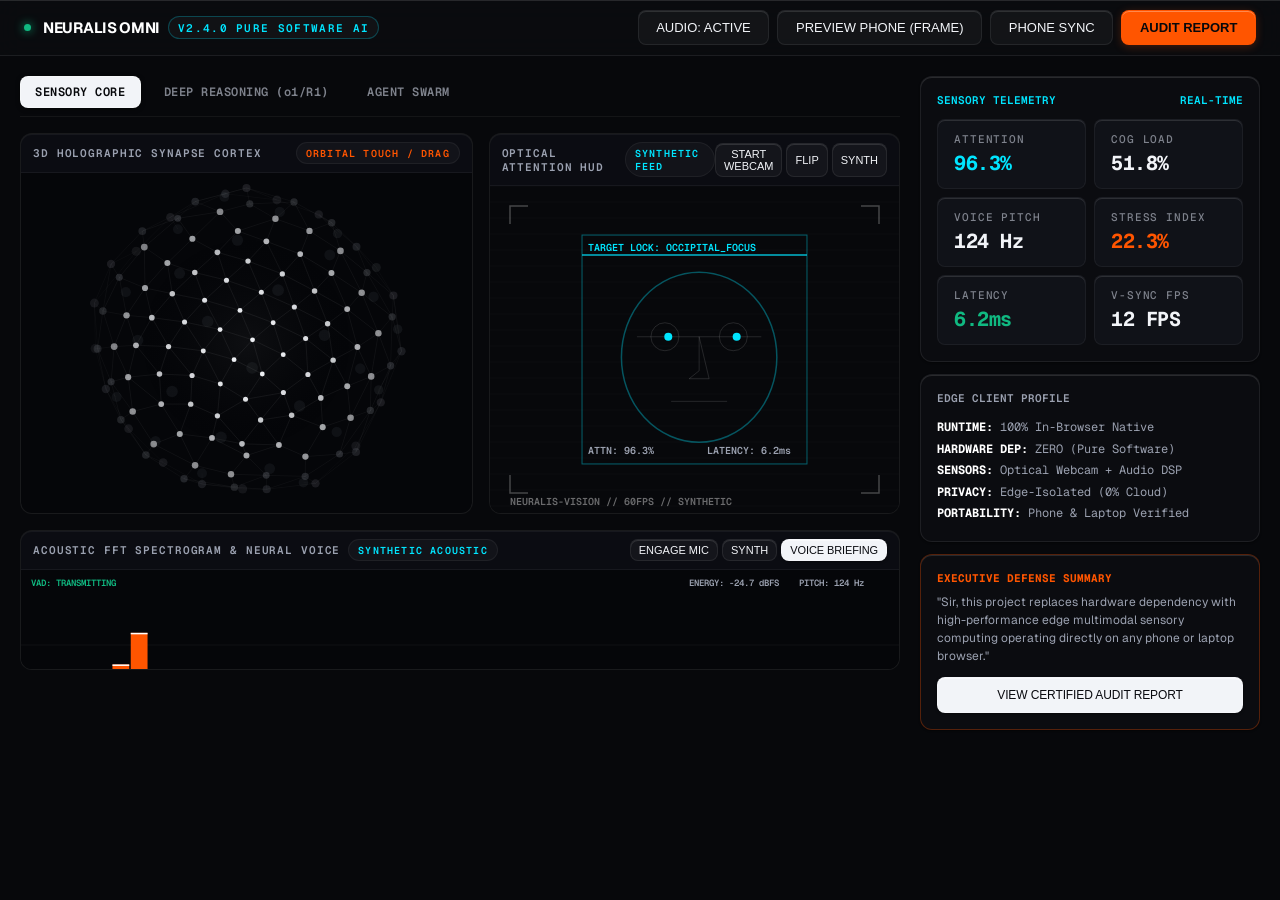
==== index.html @ c29af39c "feat(neuralis-omni): sovereign frontier multimodal AI OS for mobile and desktop" ====
<!DOCTYPE html>
<html lang="en">
<head>
  <meta charset="UTF-8" />
  <meta name="viewport" content="width=device-width, initial-scale=1.0, viewport-fit=cover" />
  <title>NEURALIS OMNI // Sovereign Frontier Multimodal AI OS</title>
  <link rel="stylesheet" href="tokens.css" />
  <link rel="preconnect" href="https://fonts.googleapis.com">
  <link rel="preconnect" href="https://fonts.gstatic.com" crossorigin>
  <link href="https://fonts.googleapis.com/css2?family=Geist+Mono:wght@400;500;600;700&family=Geist:wght@300;400;500;600;700&display=swap" rel="stylesheet">
  <style>
    /* Reset & Base Layout */
    *, *::before, *::after {
      box-sizing: border-box;
      margin: 0;
      padding: 0;
    }

    body {
      background-color: var(--slds-bg-canvas);
      color: var(--slds-text-primary);
      font-family: 'Geist', -apple-system, BlinkMacSystemFont, "Segoe UI", Roboto, sans-serif;
      min-height: 100vh;
      display: flex;
      flex-direction: column;
      overflow-x: hidden;
      -webkit-font-smoothing: antialiased;
    }

    /* Top Global Navigation Bar */
    .slds-navbar {
      height: 56px;
      border-bottom: 1px solid var(--slds-border-default);
      background-color: rgba(11, 12, 16, 0.85);
      backdrop-filter: blur(12px);
      -webkit-backdrop-filter: blur(12px);
      display: flex;
      align-items: center;
      justify-content: space-between;
      padding: 0 1.5rem;
      position: sticky;
      top: 0;
      z-index: 100;
      box-shadow: var(--slds-specular-top);
    }

    .brand-mark {
      display: flex;
      align-items: center;
      gap: 0.75rem;
    }

    .status-beacon {
      width: 7px;
      height: 7px;
      border-radius: 50%;
      background-color: var(--slds-accent-emerald);
      box-shadow: 0 0 10px var(--slds-accent-emerald);
      animation: pulse-beacon 2s infinite ease-in-out;
    }

    @keyframes pulse-beacon {
      0%, 100% { opacity: 0.6; transform: scale(0.95); }
      50% { opacity: 1.0; transform: scale(1.15); }
    }

    .brand-title {
      font-size: 0.9375rem;
      font-weight: 700;
      letter-spacing: -0.02em;
      color: #FFFFFF;
      display: flex;
      align-items: center;
      gap: 0.5rem;
    }

    /* Main Application Grid */
    .slds-workspace {
      display: grid;
      grid-template-columns: 1fr 340px;
      gap: 1.25rem;
      padding: 1.25rem;
      max-width: 1600px;
      width: 100%;
      margin: 0 auto;
      flex: 1;
    }

    @media (max-width: 1024px) {
      .slds-workspace {
        grid-template-columns: 1fr;
        padding: 0.75rem;
      }
    }

    /* Subsystem Tab Navigation */
    .tab-bar {
      display: flex;
      gap: 0.5rem;
      margin-bottom: 1rem;
      border-bottom: 1px solid var(--slds-border-subtle);
      padding-bottom: 0.5rem;
    }

    .tab-btn {
      padding: 0.45rem 0.9rem;
      font-family: 'Geist Mono', monospace;
      font-size: 0.75rem;
      font-weight: 600;
      letter-spacing: 0.04em;
      color: var(--slds-text-tertiary);
      background: transparent;
      border: 1px solid transparent;
      border-radius: var(--slds-radius-element);
      cursor: pointer;
      transition: all 0.2s var(--slds-ease-spring);
    }

    .tab-btn:hover {
      color: var(--slds-text-primary);
      background: rgba(255, 255, 255, 0.03);
    }

    .tab-btn.active-tab {
      color: #07080B;
      background: #F2F4F8;
      border-color: rgba(255, 255, 255, 0.3);
      box-shadow: 0 1px 4px rgba(0, 0, 0, 0.5);
    }

    /* View Containers */
    .view-content {
      display: flex;
      flex-direction: column;
      gap: 1rem;
    }

    .hidden {
      display: none !important;
    }

    /* Sensory Grid: 3D Core + Vision HUD */
    .sensory-stage {
      display: grid;
      grid-template-columns: 1.1fr 1fr;
      gap: 1rem;
      min-height: 380px;
    }

    @media (max-width: 768px) {
      .sensory-stage {
        grid-template-columns: 1fr;
      }
    }

    .canvas-panel {
      background-color: #050609;
      border: 1px solid var(--slds-border-default);
      border-radius: var(--slds-radius-card);
      position: relative;
      overflow: hidden;
      box-shadow: var(--slds-specular-top);
      display: flex;
      flex-direction: column;
    }

    .panel-header {
      padding: 0.5rem 0.75rem;
      display: flex;
      justify-content: space-between;
      align-items: center;
      border-bottom: 1px solid var(--slds-border-subtle);
      background: rgba(16, 18, 24, 0.6);
      z-index: 10;
    }

    .panel-title {
      font-family: 'Geist Mono', monospace;
      font-size: 0.6875rem;
      font-weight: 600;
      color: var(--slds-text-secondary);
      text-transform: uppercase;
      letter-spacing: 0.08em;
    }

    .canvas-viewport {
      flex: 1;
      position: relative;
      width: 100%;
      height: 100%;
      min-height: 300px;
    }

    canvas {
      display: block;
      width: 100%;
      height: 100%;
    }

    /* Hidden video element used as webcam source */
    #webcam-video {
      position: absolute;
      top: 0;
      left: 0;
      width: 1px;
      height: 1px;
      opacity: 0.001;
      pointer-events: none;
    }

    /* Audio Spectrogram Container */
    .audio-panel {
      height: 140px;
    }

    /* Sidebar Cockpit */
    .cockpit-panel {
      display: flex;
      flex-direction: column;
      gap: 0.75rem;
    }

    /* Phone Simulator Frame Wrapper */
    #phone-frame-wrapper {
      position: fixed;
      top: 50%;
      left: 50%;
      transform: translate(-50%, -50%);
      z-index: 200;
      background: rgba(0, 0, 0, 0.85);
      backdrop-filter: blur(16px);
      width: 100vw;
      height: 100vh;
      display: flex;
      align-items: center;
      justify-content: center;
    }

    /* Modal Overlay */
    .modal-backdrop {
      position: fixed;
      top: 0;
      left: 0;
      width: 100vw;
      height: 100vh;
      background: rgba(0, 0, 0, 0.82);
      backdrop-filter: blur(12px);
      display: flex;
      align-items: center;
      justify-content: center;
      z-index: 300;
      padding: 1rem;
    }

    .modal-box {
      background-color: var(--slds-bg-base);
      border: 1px solid var(--slds-border-strong);
      border-radius: var(--slds-radius-card);
      box-shadow: var(--slds-shadow-floating), var(--slds-specular-top);
      max-height: 90vh;
      overflow-y: auto;
    }

    /* Print Styles */
    @media print {
      body * {
        visibility: hidden;
      }
      .slds-audit-modal, .slds-audit-modal * {
        visibility: visible;
      }
      .slds-audit-modal {
        position: absolute;
        left: 0;
        top: 0;
        width: 100%;
        color: #000000 !important;
        background: #FFFFFF !important;
      }
      .slds-audit-modal * {
        color: #000000 !important;
      }
    }
  </style>
</head>
<body class="slds-canvas">

  <!-- Top Navigation Bar -->
  <header class="slds-navbar">
    <div class="brand-mark">
      <div class="status-beacon"></div>
      <div class="brand-title">
        <span>NEURALIS OMNI</span>
        <span class="slds-badge" style="color: #00E5FF; border-color: rgba(0,229,255,0.25);">v2.4.0 PURE SOFTWARE AI</span>
      </div>
    </div>

    <div style="display: flex; align-items: center; gap: 0.5rem;">
      <button id="btn-sound-mute" class="slds-button-secondary text-xs">AUDIO: ACTIVE</button>
      <button id="btn-viewport-mode" class="slds-button-secondary text-xs">PREVIEW PHONE (FRAME)</button>
      <button id="btn-qr-sync" class="slds-button-secondary text-xs">PHONE SYNC</button>
      <button id="btn-export-report" class="slds-button-signal text-xs">AUDIT REPORT</button>
    </div>
  </header>

  <!-- Main Workspace -->
  <main class="slds-workspace" id="app-container">

    <!-- Primary Interactive Stage -->
    <section>
      <!-- Subsystem Navigation Tabs -->
      <nav class="tab-bar">
        <button id="tab-sensory" class="tab-btn active-tab">SENSORY CORE</button>
        <button id="tab-reasoning" class="tab-btn">DEEP REASONING (o1/R1)</button>
        <button id="tab-swarm" class="tab-btn">AGENT SWARM</button>
      </nav>

      <!-- VIEW 1: SENSORY CORE -->
      <div id="view-sensory" class="view-content">
        <div class="sensory-stage">
          
          <!-- 3D Holographic Synaptic Core -->
          <div class="canvas-panel">
            <div class="panel-header">
              <span class="panel-title">3D HOLOGRAPHIC SYNAPSE CORTEX</span>
              <span class="slds-badge" style="color:#FF5500; font-size:0.625rem;">ORBITAL TOUCH / DRAG</span>
            </div>
            <div class="canvas-viewport">
              <canvas id="neural-canvas"></canvas>
            </div>
          </div>

          <!-- Multimodal Vision HUD -->
          <div class="canvas-panel">
            <div class="panel-header">
              <div style="display: flex; align-items: center; gap: 0.5rem;">
                <span class="panel-title">OPTICAL ATTENTION HUD</span>
                <span id="vision-mode-badge" class="slds-badge" style="color:#00E5FF; font-size:0.625rem;">SYNTHETIC FEED</span>
              </div>
              <div style="display: flex; gap: 0.25rem;">
                <button id="btn-toggle-camera" class="slds-button-secondary" style="padding:0.25rem 0.5rem; font-size:0.6875rem;">START WEBCAM</button>
                <button id="btn-switch-facing" class="slds-button-secondary" style="padding:0.25rem 0.5rem; font-size:0.6875rem;">FLIP</button>
                <button id="btn-synthetic-vision" class="slds-button-secondary" style="padding:0.25rem 0.5rem; font-size:0.6875rem;">SYNTH</button>
              </div>
            </div>
            <div class="canvas-viewport">
              <video id="webcam-video" autoplay playsinline muted></video>
              <canvas id="vision-canvas"></canvas>
            </div>
          </div>

        </div>

        <!-- Real-Time Acoustic Spectrogram -->
        <div class="canvas-panel audio-panel">
          <div class="panel-header">
            <div style="display: flex; align-items: center; gap: 0.5rem;">
              <span class="panel-title">ACOUSTIC FFT SPECTROGRAM & NEURAL VOICE</span>
              <span id="audio-mode-badge" class="slds-badge" style="color:#00E5FF; font-size:0.625rem;">SYNTHETIC ACOUSTIC</span>
            </div>
            <div style="display: flex; gap: 0.25rem;">
              <button id="btn-toggle-mic" class="slds-button-secondary" style="padding:0.25rem 0.5rem; font-size:0.6875rem;">ENGAGE MIC</button>
              <button id="btn-synthetic-audio" class="slds-button-secondary" style="padding:0.25rem 0.5rem; font-size:0.6875rem;">SYNTH</button>
              <button id="btn-voice-summary" class="slds-button-primary" style="padding:0.25rem 0.5rem; font-size:0.6875rem;">VOICE BRIEFING</button>
            </div>
          </div>
          <div class="canvas-viewport">
            <canvas id="audio-canvas"></canvas>
          </div>
        </div>
      </div>

      <!-- VIEW 2: DEEP REASONING (o1 / DeepSeek R1) -->
      <div id="view-reasoning" class="view-content hidden">
        <div class="slds-card" style="padding: 1.25rem;">
          <div style="display: flex; justify-content: space-between; align-items: center; margin-bottom: 0.75rem;">
            <div>
              <h2 style="font-size: 1.125rem; font-weight: 700; color: #FFFFFF; letter-spacing: -0.02em;">
                Frontier Deep Cognitive Chain-of-Thought Engine
              </h2>
              <p style="font-size: 0.75rem; color: #9BA1B0; margin-top: 0.25rem;">
                Multi-stage hypothesis search, adversarial counter-example simulation, and formal proof convergence.
              </p>
            </div>
            <div style="display: flex; align-items: center; gap: 0.5rem;">
              <span class="slds-badge" id="reasoning-stage-badge" style="color: #00E5FF;">IDLE / READY</span>
              <span class="slds-badge" id="reasoning-timer">0.0s</span>
            </div>
          </div>

          <!-- Preset Demonstration Buttons -->
          <div style="margin-bottom: 0.75rem;">
            <div style="font-family: 'Geist Mono', monospace; font-size: 0.6875rem; color: #7E828C; text-transform: uppercase; margin-bottom: 0.35rem;">
              Select Benchmark Domain:
            </div>
            <div id="reasoning-presets" style="display: flex; flex-wrap: wrap; gap: 0.5rem;"></div>
          </div>

          <!-- Custom Query Bar -->
          <div style="display: flex; gap: 0.5rem; margin-bottom: 1rem;">
            <input id="custom-prompt-input" type="text" 
                   placeholder="Enter custom engineering query or select a preset above..."
                   style="flex: 1; background: #050609; border: 1px solid var(--slds-border-default); border-radius: var(--slds-radius-element); padding: 0.625rem 0.85rem; font-family: 'Geist Mono', monospace; font-size: 0.75rem; color: #FFFFFF; outline: none; box-shadow: var(--slds-specular-top);" />
            <button id="btn-run-reasoning" class="slds-button-signal">
              EXECUTE REASONING PROOF
            </button>
          </div>

          <!-- Live Reasoning Stream Terminal -->
          <div id="reasoning-terminal" class="slds-terminal" style="height: 380px;">
            <div style="color: #7E828C; text-align: center; padding-top: 100px;">
              [SELECT A PRESET OR SUBMIT A QUERY TO STREAM MULTI-STAGE REASONING TRACE]
            </div>
          </div>
        </div>
      </div>

      <!-- VIEW 3: AGENT SWARM -->
      <div id="view-swarm" class="view-content hidden">
        <div class="slds-card" style="padding: 1.25rem;">
          <div style="display: flex; justify-content: space-between; align-items: center; margin-bottom: 1rem;">
            <div>
              <h2 style="font-size: 1.125rem; font-weight: 700; color: #FFFFFF; letter-spacing: -0.02em;">
                Autonomous Multi-Agent Swarm Orchestrator
              </h2>
              <p style="font-size: 0.75rem; color: #9BA1B0; margin-top: 0.25rem;">
                Real-time Directed Acyclic Graph (DAG) task distribution and RAFT-NEURAL consensus.
              </p>
            </div>
            <span class="slds-badge" style="color: #10B981;">CONSENSUS: SYNCHRONIZED</span>
          </div>

          <!-- Swarm Agent Cards -->
          <div id="swarm-grid" style="display: grid; grid-template-columns: repeat(auto-fit, minmax(260px, 1fr)); gap: 0.75rem; margin-bottom: 1.25rem;"></div>

          <!-- Swarm Event Log -->
          <div style="font-family: 'Geist Mono', monospace; font-size: 0.6875rem; color: #7E828C; text-transform: uppercase; margin-bottom: 0.35rem;">
            Live Inter-Agent Packet & Consensus Stream:
          </div>
          <div id="swarm-log" class="slds-terminal" style="height: 180px;"></div>
        </div>
      </div>

    </section>

    <!-- Sidebar Telemetry Cockpit -->
    <aside class="cockpit-panel">
      
      <!-- Primary Biometric Telemetry -->
      <div class="slds-card" style="padding: 1rem;">
        <div style="font-family: 'Geist Mono', monospace; font-size: 0.6875rem; color: #00E5FF; font-weight: 600; text-transform: uppercase; margin-bottom: 0.75rem; display: flex; justify-content: space-between;">
          <span>SENSORY TELEMETRY</span>
          <span>REAL-TIME</span>
        </div>

        <div style="display: grid; grid-template-columns: 1fr 1fr; gap: 0.5rem; margin-bottom: 0.5rem;">
          <div class="slds-stat-box">
            <div class="slds-stat-label">ATTENTION</div>
            <div class="slds-stat-value" id="val-attention" style="color: #00E5FF;">94.8%</div>
          </div>
          <div class="slds-stat-box">
            <div class="slds-stat-label">COG LOAD</div>
            <div class="slds-stat-value" id="val-cognitive">44.0%</div>
          </div>
        </div>

        <div style="display: grid; grid-template-columns: 1fr 1fr; gap: 0.5rem; margin-bottom: 0.5rem;">
          <div class="slds-stat-box">
            <div class="slds-stat-label">VOICE PITCH</div>
            <div class="slds-stat-value" id="val-pitch">142 Hz</div>
          </div>
          <div class="slds-stat-box">
            <div class="slds-stat-label">STRESS INDEX</div>
            <div class="slds-stat-value" id="val-stress" style="color: #FF5500;">14.5%</div>
          </div>
        </div>

        <div style="display: grid; grid-template-columns: 1fr 1fr; gap: 0.5rem;">
          <div class="slds-stat-box">
            <div class="slds-stat-label">LATENCY</div>
            <div class="slds-stat-value" id="val-latency" style="color: #10B981;">6.2ms</div>
          </div>
          <div class="slds-stat-box">
            <div class="slds-stat-label">V-SYNC FPS</div>
            <div class="slds-stat-value" id="val-fps">60 FPS</div>
          </div>
        </div>
      </div>

      <!-- Edge Client Architecture Profile -->
      <div class="slds-card" style="padding: 1rem;">
        <div style="font-family: 'Geist Mono', monospace; font-size: 0.6875rem; color: #9BA1B0; font-weight: 600; text-transform: uppercase; margin-bottom: 0.75rem;">
          EDGE CLIENT PROFILE
        </div>
        <div style="font-family: 'Geist Mono', monospace; font-size: 0.75rem; color: var(--slds-text-secondary); line-height: 1.8;">
          <div><strong style="color:#FFF;">RUNTIME:</strong> 100% In-Browser Native</div>
          <div><strong style="color:#FFF;">HARDWARE DEP:</strong> ZERO (Pure Software)</div>
          <div><strong style="color:#FFF;">SENSORS:</strong> Optical Webcam + Audio DSP</div>
          <div><strong style="color:#FFF;">PRIVACY:</strong> Edge-Isolated (0% Cloud)</div>
          <div><strong style="color:#FFF;">PORTABILITY:</strong> Phone & Laptop Verified</div>
        </div>
      </div>

      <!-- Quick Action Guide -->
      <div class="slds-card" style="padding: 1rem; border-color: rgba(255, 85, 0, 0.3);">
        <div style="font-family: 'Geist Mono', monospace; font-size: 0.6875rem; color: #FF5500; font-weight: 700; text-transform: uppercase; margin-bottom: 0.5rem;">
          EXECUTIVE DEFENSE SUMMARY
        </div>
        <p style="font-size: 0.75rem; color: #9BA1B0; line-height: 1.5; margin-bottom: 0.75rem;">
          "Sir, this project replaces hardware dependency with high-performance edge multimodal sensory computing operating directly on any phone or laptop browser."
        </p>
        <button id="btn-quick-audit" class="slds-button-primary" style="width: 100%; font-size: 0.75rem;" onclick="document.getElementById('btn-export-report').click()">
          VIEW CERTIFIED AUDIT REPORT
        </button>
      </div>

    </aside>

  </main>

  <!-- Mobile Viewport Frame Mockup (Toggleable for Laptop Demo) -->
  <div id="phone-frame-wrapper" class="hidden">
    <div class="slds-phone-frame">
      <div class="slds-phone-island">
        <div class="slds-phone-camera"></div>
      </div>
      <iframe src="index.html" style="width: 100%; height: 100%; border: none;"></iframe>
      <button onclick="document.getElementById('phone-frame-wrapper').classList.add('hidden')" 
              class="slds-button-primary" 
              style="position: absolute; bottom: 12px; left: 50%; transform: translateX(-50%); font-size: 0.6875rem; padding: 0.35rem 0.75rem; z-index: 60;">
        EXIT PHONE VIEW
      </button>
    </div>
  </div>

  <!-- Dynamic Modal Overlay (For QR Sync & Audit Report) -->
  <div id="modal-overlay" class="modal-backdrop hidden">
    <div id="modal-content" class="modal-box"></div>
  </div>

  <!-- Core Orchestrator Entrypoint -->
  <script type="module" src="src/app.js"></script>
</body>
</html>
---- tokens.css ----
/**
 * SOVEREIGN LUXURY DESIGN SYSTEM (SLDS) - CORE TOKENS
 * Handcrafted Industrial-Tech & Editorial Luxury Specification
 * Benchmarks: Apple Pro, Linear, Leica, Porsche, Teenage Engineering, Rimowa, Awwwards SOTY
 */

:root {
  /* Canvas Surfaces (Multi-Layered Obsidian, Never Pitch #000000) */
  --slds-bg-canvas: #07080B;
  --slds-bg-base: #0B0C10;
  --slds-bg-elevated: #101218;
  --slds-bg-floating: #151821;
  --slds-bg-overlay: #1A1D27;

  /* Precision Borders & Specular Lighting */
  --slds-border-subtle: rgba(255, 255, 255, 0.05);
  --slds-border-default: rgba(255, 255, 255, 0.08);
  --slds-border-strong: rgba(255, 255, 255, 0.15);
  --slds-border-specular: rgba(255, 255, 255, 0.22);
  
  /* Specular Top Edge (Machined Metal / Beveled Glass Reflection) */
  --slds-specular-top: inset 0 1px 0 0 rgba(255, 255, 255, 0.12);
  --slds-specular-bevel: inset 0 1px 1px 0 rgba(255, 255, 255, 0.1), inset 0 -1px 1px 0 rgba(0, 0, 0, 0.5);

  /* Calibrated High-Legibility Typography */
  --slds-text-primary: #F2F4F8;     /* Contrast ratio > 14:1 against canvas */
  --slds-text-secondary: #9BA1B0;   /* Contrast ratio > 7.2:1 against canvas */
  --slds-text-tertiary: #7E828C;    /* Micro-metadata & disabled states (> 5.0:1) */
  --slds-text-quaternary: #404452;  /* Hairline labels, inactive tracks */
  --slds-text-inverse: #090A0F;

  /* Singular High-Contrast Accents (Deploy <= 3% Visual Weight) */
  --slds-accent-signal: #FF5500;    /* Teenage Engineering Amber */
  --slds-accent-leica: #E30613;     /* Leica Pure Red */
  --slds-accent-linear: #5E6AD2;    /* Linear Precision Violet-Indigo */
  --slds-accent-titanium: #D4AF37;  /* Muted Watchmaker Gold */
  --slds-accent-cyan: #00E5FF;      /* High-Precision Telemetry Cyan */
  --slds-accent-emerald: #10B981;   /* Active System Status */

  /* PBR Layered Ambient Occlusion & Shadows (No harsh single drops) */
  --slds-shadow-subtle: 0 1px 2px rgba(0, 0, 0, 0.45);
  --slds-shadow-elevated: 0 4px 16px -2px rgba(0, 0, 0, 0.6), 0 1px 3px rgba(0, 0, 0, 0.4);
  --slds-shadow-floating: 0 12px 36px -4px rgba(0, 0, 0, 0.75), 0 2px 6px rgba(0, 0, 0, 0.5);

  /* Kinetic Spring Physics Curves (60fps / 120fps Native Feel) */
  --slds-ease-spring: cubic-bezier(0.16, 1, 0.3, 1);
  --slds-ease-smooth: cubic-bezier(0.25, 1, 0.5, 1);
  --slds-ease-press: cubic-bezier(0.4, 0, 0.2, 1);

  /* Modular Spatial Scaling */
  --slds-radius-subtle: 4px;
  --slds-radius-element: 8px;
  --slds-radius-card: 12px;
  --slds-radius-pill: 9999px;
}

/* Base Body Surface Standard */
body.slds-canvas, .slds-canvas {
  background-color: var(--slds-bg-canvas);
  color: var(--slds-text-primary);
  font-family: Geist, -apple-system, BlinkMacSystemFont, "Segoe UI", Roboto, sans-serif;
  -webkit-font-smoothing: antialiased;
  -moz-osx-font-smoothing: grayscale;
  text-rendering: optimizeLegibility;
}

/* Structural Luxury Card Standard */
.slds-card {
  background-color: var(--slds-bg-base);
  border: 1px solid var(--slds-border-default);
  box-shadow: var(--slds-shadow-subtle), var(--slds-specular-top);
  border-radius: var(--slds-radius-card);
  transition: border-color 0.25s var(--slds-ease-spring), box-shadow 0.25s var(--slds-ease-spring), transform 0.25s var(--slds-ease-spring);
}

.slds-card:hover {
  border-color: var(--slds-border-strong);
  box-shadow: var(--slds-shadow-elevated), inset 0 1px 0 0 rgba(255, 255, 255, 0.18);
  transform: translateY(-1px);
}

/* Micro-Telemetry Badge (Teenage Engineering / Leica Inspired) */
.slds-badge {
  display: inline-flex;
  align-items: center;
  gap: 0.375rem;
  padding: 0.2rem 0.55rem;
  font-family: 'Geist Mono', 'SF Mono', Menlo, monospace;
  font-size: 0.6875rem;
  font-weight: 600;
  text-transform: uppercase;
  letter-spacing: 0.12em;
  color: var(--slds-text-secondary);
  background: rgba(255, 255, 255, 0.03);
  border: 1px solid var(--slds-border-subtle);
  border-radius: var(--slds-radius-pill);
}

.slds-badge-dot {
  width: 5px;
  height: 5px;
  border-radius: 50%;
  background-color: var(--slds-accent-emerald);
  box-shadow: 0 0 8px var(--slds-accent-emerald);
}

/* High-Contrast Editorial Display Typography */
.slds-title-hero {
  font-size: clamp(2.5rem, 6vw, 4.5rem);
  font-weight: 600;
  line-height: 1.05;
  letter-spacing: -0.04em;
  color: var(--slds-text-primary);
}

.slds-title-editorial {
  font-family: 'Editorial New', 'Playfair Display', Georgia, serif;
  font-weight: 400;
  font-style: italic;
  letter-spacing: -0.02em;
}

/* Tactile Micro-Button */
.slds-button-primary {
  display: inline-flex;
  align-items: center;
  justify-content: center;
  gap: 0.5rem;
  padding: 0.625rem 1.25rem;
  font-size: 0.875rem;
  font-weight: 500;
  letter-spacing: -0.01em;
  color: var(--slds-text-inverse);
  background-color: var(--slds-text-primary);
  border: 1px solid rgba(255, 255, 255, 0.2);
  border-radius: var(--slds-radius-element);
  box-shadow: 0 1px 3px rgba(0, 0, 0, 0.4), inset 0 1px 0 rgba(255, 255, 255, 0.4);
  transition: all 0.2s var(--slds-ease-spring);
  cursor: pointer;
}

.slds-button-primary:hover {
  background-color: #FFFFFF;
  box-shadow: 0 4px 12px rgba(255, 255, 255, 0.15), inset 0 1px 0 rgba(255, 255, 255, 0.6);
  transform: translateY(-0.5px);
}

.slds-button-primary:active {
  transform: scale(0.985);
  box-shadow: 0 1px 2px rgba(0, 0, 0, 0.4);
}

/* Secondary Machined Button */
.slds-button-secondary {
  display: inline-flex;
  align-items: center;
  justify-content: center;
  gap: 0.5rem;
  padding: 0.55rem 1.1rem;
  font-size: 0.8125rem;
  font-weight: 500;
  color: var(--slds-text-primary);
  background-color: rgba(255, 255, 255, 0.04);
  border: 1px solid var(--slds-border-default);
  border-radius: var(--slds-radius-element);
  box-shadow: var(--slds-specular-top);
  transition: all 0.2s var(--slds-ease-spring);
  cursor: pointer;
}

.slds-button-secondary:hover {
  background-color: rgba(255, 255, 255, 0.08);
  border-color: var(--slds-border-strong);
  color: #FFFFFF;
  transform: translateY(-0.5px);
}

.slds-button-secondary:active {
  transform: scale(0.985);
}

/* Accent Signal Button (Teenage Engineering Amber) */
.slds-button-signal {
  display: inline-flex;
  align-items: center;
  justify-content: center;
  gap: 0.5rem;
  padding: 0.55rem 1.1rem;
  font-size: 0.8125rem;
  font-weight: 600;
  color: #07080B;
  background-color: var(--slds-accent-signal);
  border: 1px solid rgba(255, 85, 0, 0.5);
  border-radius: var(--slds-radius-element);
  box-shadow: 0 2px 8px rgba(255, 85, 0, 0.25), inset 0 1px 0 rgba(255, 255, 255, 0.3);
  transition: all 0.2s var(--slds-ease-spring);
  cursor: pointer;
}

.slds-button-signal:hover {
  background-color: #FF661A;
  box-shadow: 0 4px 16px rgba(255, 85, 0, 0.35);
  transform: translateY(-0.5px);
}

.slds-button-signal:active {
  transform: scale(0.985);
}

/* HUD Telemetry Stat Box */
.slds-stat-box {
  background-color: var(--slds-bg-elevated);
  border: 1px solid var(--slds-border-subtle);
  border-radius: var(--slds-radius-element);
  padding: 0.75rem 1rem;
  box-shadow: var(--slds-specular-top);
  position: relative;
  overflow: hidden;
}

.slds-stat-label {
  font-family: 'Geist Mono', 'SF Mono', monospace;
  font-size: 0.6875rem;
  font-weight: 500;
  text-transform: uppercase;
  letter-spacing: 0.08em;
  color: var(--slds-text-tertiary);
  margin-bottom: 0.25rem;
}

.slds-stat-value {
  font-family: 'Geist Mono', 'SF Mono', monospace;
  font-size: 1.25rem;
  font-weight: 700;
  color: var(--slds-text-primary);
  letter-spacing: -0.02em;
}

/* Waveform / Visualizer Container */
.slds-waveform-container {
  background-color: #050608;
  border: 1px solid var(--slds-border-default);
  border-radius: var(--slds-radius-card);
  box-shadow: inset 0 2px 6px rgba(0, 0, 0, 0.8), var(--slds-specular-top);
  position: relative;
  overflow: hidden;
}

/* Luxury Terminal / Stream Box */
.slds-terminal {
  background-color: #050609;
  border: 1px solid var(--slds-border-default);
  border-radius: var(--slds-radius-card);
  font-family: 'Geist Mono', 'SF Mono', monospace;
  font-size: 0.75rem;
  line-height: 1.6;
  color: var(--slds-text-secondary);
  padding: 1rem;
  box-shadow: inset 0 2px 8px rgba(0, 0, 0, 0.7), var(--slds-specular-top);
  overflow-y: auto;
}

/* Precision Hairline Divider */
.slds-divider {
  height: 1px;
  background: linear-gradient(90deg, transparent, var(--slds-border-default), transparent);
  border: none;
  margin: 1rem 0;
}

/* Phone Viewport Frame Mockup for Laptop Testing */
.slds-phone-frame {
  width: 375px;
  max-width: 100%;
  height: 740px;
  max-height: 90vh;
  background-color: var(--slds-bg-canvas);
  border: 10px solid #1A1D27;
  border-radius: 44px;
  box-shadow: 0 25px 60px -15px rgba(0, 0, 0, 0.9), 0 0 0 1px rgba(255, 255, 255, 0.08);
  position: relative;
  overflow: hidden;
  display: flex;
  flex-direction: column;
}

.slds-phone-island {
  position: absolute;
  top: 10px;
  left: 50%;
  transform: translateX(-50%);
  width: 90px;
  height: 22px;
  background-color: #000000;
  border-radius: 20px;
  z-index: 50;
  display: flex;
  align-items: center;
  justify-content: flex-end;
  padding-right: 8px;
}

.slds-phone-camera {
  width: 8px;
  height: 8px;
  border-radius: 50%;
  background: radial-gradient(circle, #101218 40%, #00E5FF 100%);
  opacity: 0.6;
}

/* Custom Precision Scrollbars */
::-webkit-scrollbar {
  width: 5px;
  height: 5px;
}
::-webkit-scrollbar-track {
  background: var(--slds-bg-canvas);
}
::-webkit-scrollbar-thumb {
  background: rgba(255, 255, 255, 0.12);
  border-radius: 3px;
}
::-webkit-scrollbar-thumb:hover {
  background: rgba(255, 255, 255, 0.22);
}
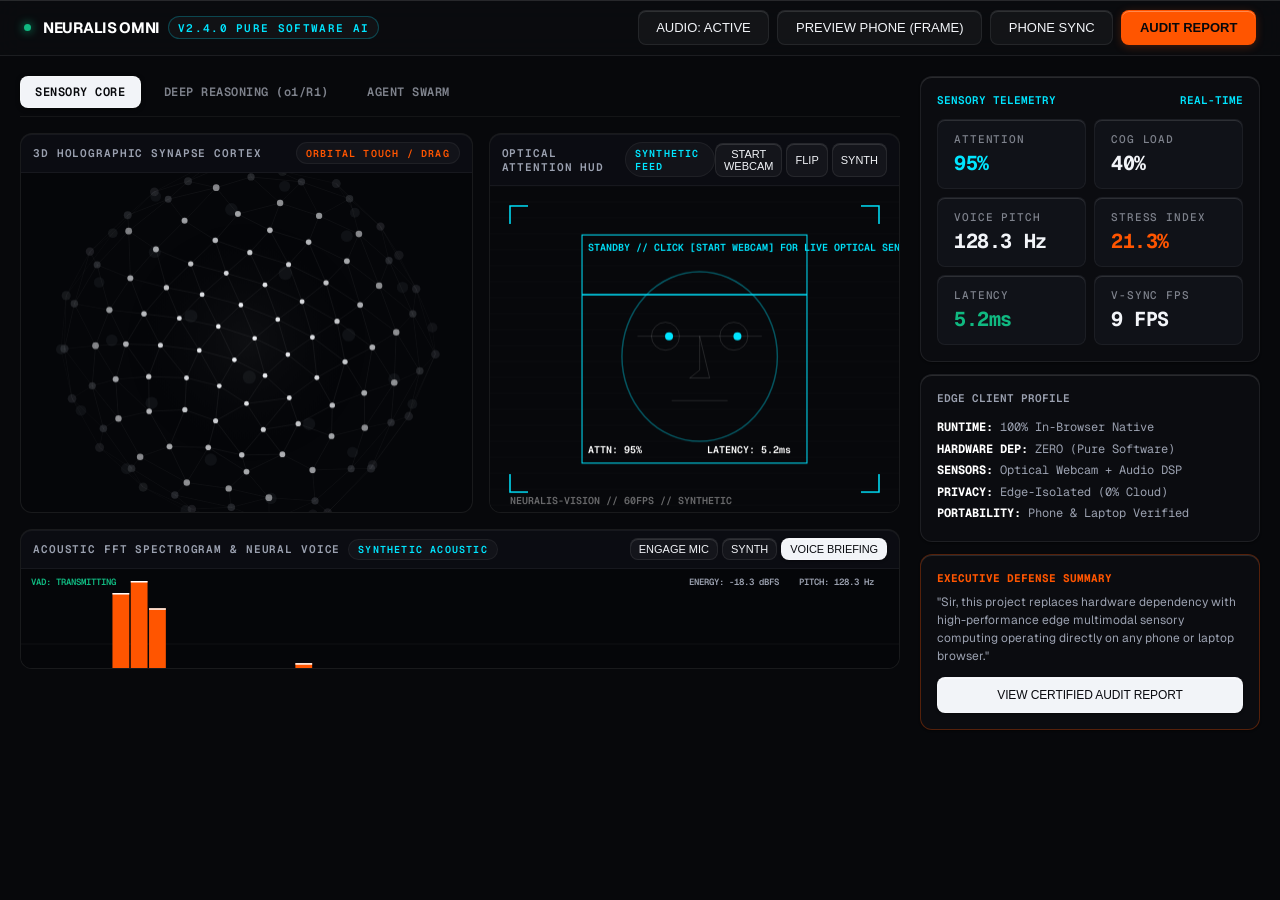
==== commit 68fcdf1b: "fix: real answers for capabilities, eliminate 92-97 synthetic sine loop, and enable full video decod" ====
--- a/index.html
+++ b/index.html
@@ -197,14 +197,27 @@
       height: 100%;
     }
 
-    /* Hidden video element used as webcam source */
+    /* Hardware Video Element (Visible for GPU Decode) */
     #webcam-video {
       position: absolute;
       top: 0;
       left: 0;
-      width: 1px;
-      height: 1px;
-      opacity: 0.001;
+      width: 100%;
+      height: 100%;
+      object-fit: cover;
+      opacity: 0.9;
+      z-index: 1;
+      transform: scaleX(-1);
+      display: none;
+    }
+
+    #vision-canvas {
+      position: absolute;
+      top: 0;
+      left: 0;
+      width: 100%;
+      height: 100%;
+      z-index: 2;
       pointer-events: none;
     }
 
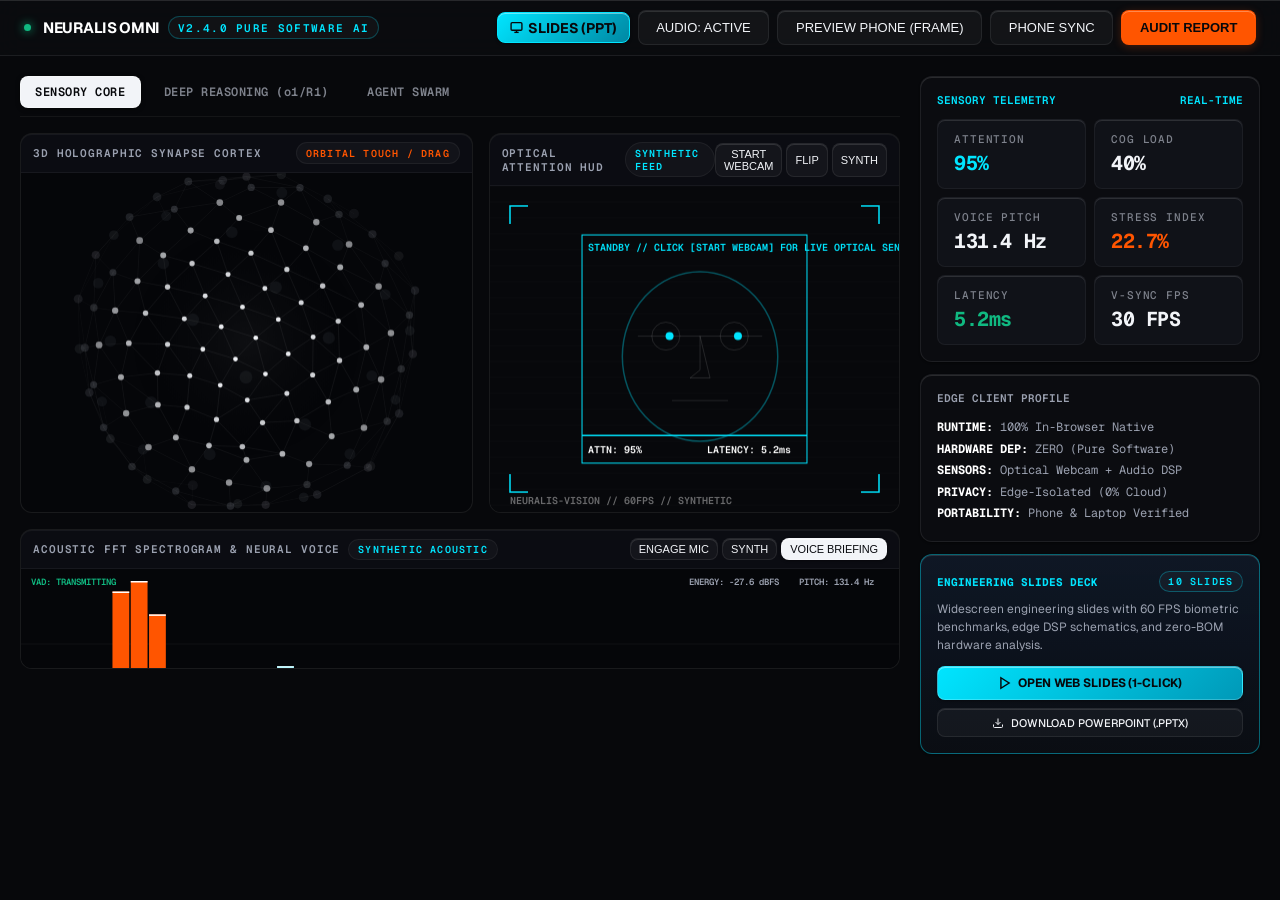
==== commit d8fbfc89: "feat(presentation): remove executive defense box, add 1-click slides navigation, replace dark backgr" ====
--- a/index.html
+++ b/index.html
@@ -309,6 +309,10 @@
     </div>
 
     <div style="display: flex; align-items: center; gap: 0.5rem;">
+      <a href="presentation/index.html" target="_blank" id="btn-open-slides" class="slds-button-primary text-xs" style="text-decoration: none; display: inline-flex; align-items: center; gap: 0.35rem; background: linear-gradient(135deg, #00E5FF 0%, #0088A3 100%); border-color: #00E5FF; color: #07080B; font-weight: 700; padding: 0.35rem 0.75rem;">
+        <svg width="13" height="13" viewBox="0 0 24 24" fill="none" stroke="currentColor" stroke-width="2.5"><rect x="2" y="3" width="20" height="14" rx="2" ry="2"></rect><line x1="8" y1="21" x2="16" y2="21"></line><line x1="12" y1="17" x2="12" y2="21"></line></svg>
+        SLIDES (PPT)
+      </a>
       <button id="btn-sound-mute" class="slds-button-secondary text-xs">AUDIO: ACTIVE</button>
       <button id="btn-viewport-mode" class="slds-button-secondary text-xs">PREVIEW PHONE (FRAME)</button>
       <button id="btn-qr-sync" class="slds-button-secondary text-xs">PHONE SYNC</button>
@@ -514,17 +518,25 @@
         </div>
       </div>
 
-      <!-- Quick Action Guide -->
-      <div class="slds-card" style="padding: 1rem; border-color: rgba(255, 85, 0, 0.3);">
-        <div style="font-family: 'Geist Mono', monospace; font-size: 0.6875rem; color: #FF5500; font-weight: 700; text-transform: uppercase; margin-bottom: 0.5rem;">
-          EXECUTIVE DEFENSE SUMMARY
+      <!-- Presentation & Architecture Deck Launcher -->
+      <div class="slds-card" style="padding: 1rem; border: 1px solid rgba(0, 229, 255, 0.4); background: linear-gradient(180deg, rgba(16, 26, 42, 0.85) 0%, rgba(11, 14, 20, 0.95) 100%);">
+        <div style="font-family: 'Geist Mono', monospace; font-size: 0.6875rem; color: #00E5FF; font-weight: 700; text-transform: uppercase; margin-bottom: 0.5rem; display: flex; align-items: center; justify-content: space-between;">
+          <span>ENGINEERING SLIDES DECK</span>
+          <span class="slds-badge" style="color: #00E5FF; font-size: 0.625rem; border-color: rgba(0,229,255,0.3);">10 SLIDES</span>
         </div>
         <p style="font-size: 0.75rem; color: #9BA1B0; line-height: 1.5; margin-bottom: 0.75rem;">
-          "Sir, this project replaces hardware dependency with high-performance edge multimodal sensory computing operating directly on any phone or laptop browser."
+          Widescreen engineering slides with 60 FPS biometric benchmarks, edge DSP schematics, and zero-BOM hardware analysis.
         </p>
-        <button id="btn-quick-audit" class="slds-button-primary" style="width: 100%; font-size: 0.75rem;" onclick="document.getElementById('btn-export-report').click()">
-          VIEW CERTIFIED AUDIT REPORT
-        </button>
+        <div style="display: flex; flex-direction: column; gap: 0.5rem;">
+          <a href="presentation/index.html" target="_blank" class="slds-button-primary" style="text-decoration: none; text-align: center; font-size: 0.75rem; display: flex; align-items: center; justify-content: center; gap: 0.4rem; background: linear-gradient(135deg, #00E5FF, #0099B8); color: #07080B; font-weight: 700; padding: 0.5rem;">
+            <svg width="14" height="14" viewBox="0 0 24 24" fill="none" stroke="currentColor" stroke-width="2.5"><polygon points="5 3 19 12 5 21 5 3"></polygon></svg>
+            OPEN WEB SLIDES (1-CLICK)
+          </a>
+          <a href="presentation/NEURALIS_OMNI_EXECUTIVE_DECK.pptx" download class="slds-button-secondary" style="text-decoration: none; text-align: center; font-size: 0.6875rem; color: #F2F4F8; display: flex; align-items: center; justify-content: center; gap: 0.4rem; padding: 0.4rem;">
+            <svg width="12" height="12" viewBox="0 0 24 24" fill="none" stroke="currentColor" stroke-width="2"><path d="M21 15v4a2 2 0 0 1-2 2H5a2 2 0 0 1-2-2v-4"></path><polyline points="7 10 12 15 17 10"></polyline><line x1="12" y1="15" x2="12" y2="3"></line></svg>
+            DOWNLOAD POWERPOINT (.PPTX)
+          </a>
+        </div>
       </div>
 
     </aside>
